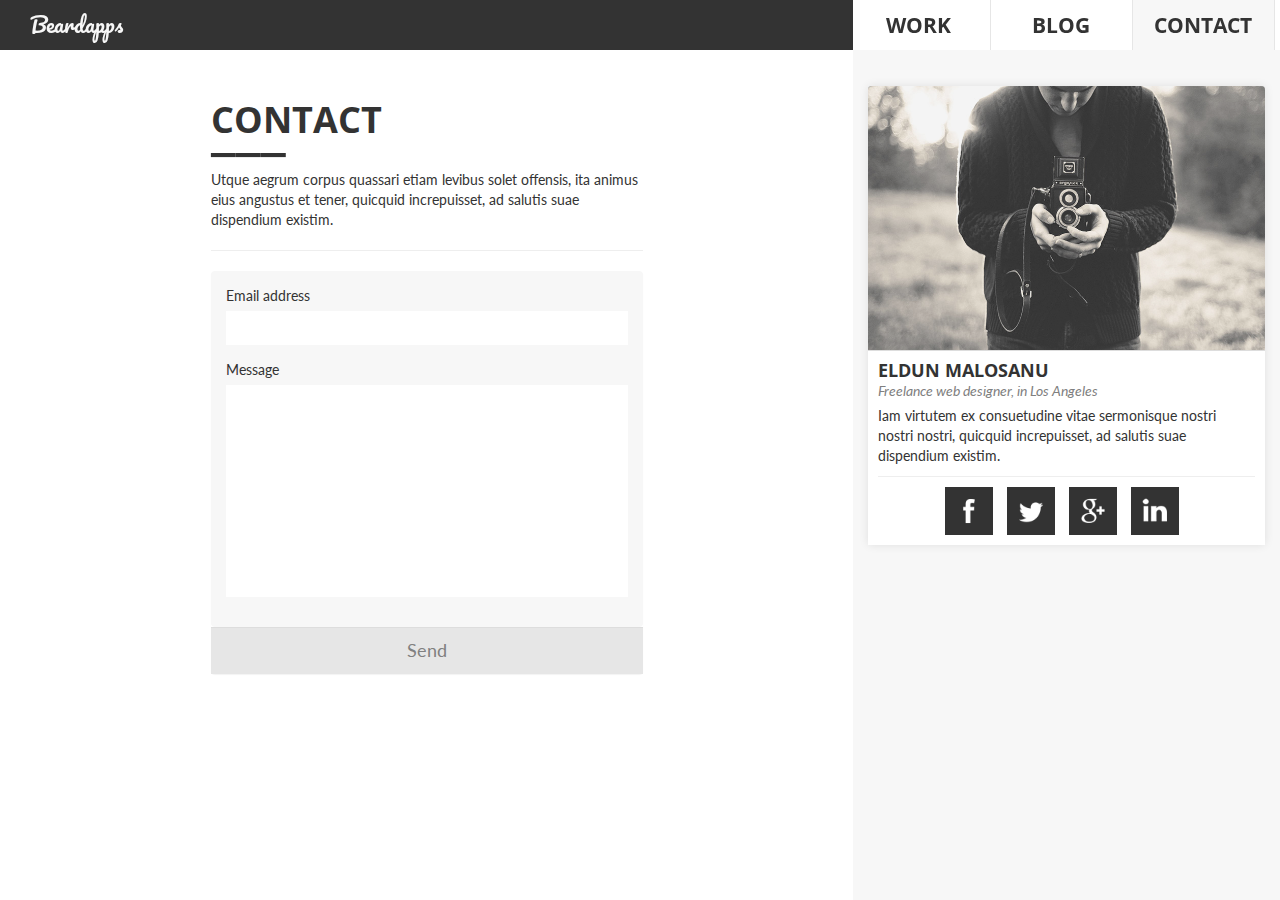
==== contact.html @ c027e928 "First commit" ====
<!DOCTYPE html>
<html>
    <head>
    <meta charset="utf-8">
    <title>Contact - Eldun Malosanu</title>
    <link rel="icon" type="image/png" href="img/favicon.png">
    <meta name="viewport" content="width=device-width, initial-scale=1.0, maximum-scale=1.0, user-scalable=no">
    <!-- Bootstrap -->
    <link href="css/bootstrap.min.css" rel="stylesheet" media="screen">
    <link href="css/style.css" rel="stylesheet" media="screen">
    
    <!-- HTML5 shim and Respond.js IE8 support of HTML5 elements and media queries -->
    <!--[if lt IE 9]>
      <script src="js/bootstrap/respond.min.js"></script>
      <script src="js/bootstrap/html5shiv.js"></script>
    <![endif]-->
    
    </head>
    <body class="page-contact">
        <div class="container" id="container">
        
            <div class="row top">
                <div class="col-lg-8 col-md-8 col-sm-7 col-left">
                    <div id="name" class="name"><a href="index.html"></a></div>
                </div>
                <div id="navbar" class="col-lg-4 col-md-4 col-sm-5 col-right"></div>
            </div>
            <div class="row bottom">
                <div class="col-lg-8 col-md-8 col-sm-7 col-left">
                    <section>
                        <div class="row">
                            <div class="col-lg-8 col-lg-offset-2 col-md-8 col-md-offset-2">
                                
                                <!--input contact-->
                                <h1>Contact</h1>
                                <h1 class="spacer">___</h1>
                                <p>Utque aegrum corpus quassari etiam levibus solet offensis, ita animus eius angustus et tener, quicquid increpuisset, ad salutis suae dispendium existim.</p>
                                <hr>
                                <div class="panel panel-default contact btn-footer">
                                    <div class="panel-body">
                                        <form role="form">
                                            <div class="form-group">
                                                <label for="contactEmail">Email address</label>
                                                <input type="email" class="form-control" id="contactEmail">
                                            </div>
                                            <div class="form-group">
                                                <label for="contactMessage">Message</label>
                                                <textarea class="form-control" rows="10" id="contactMessage"></textarea>
                                            </div>
                                        </form>
                                    </div>
                                    <div class="panel-footer">
                                        <a class="btn btn-grey btn-lg btn-block">Send</a>
                                    </div>
                                </div>
                            </div>
                        </div>    
                    </section>
                </div>
                <div class="col-lg-4 col-md-4 col-sm-5 col-right">
                <div id="scroll-shadow"></div>
                    <section>
                        <div class="row">
                            <div class="col-lg-12">
                            
                                <!--panel contact-->
                                <div class="panel panel-default item">
                                    <div class="panel-heading">
                                        <a href="#">
                                            
                                            <!--your image-->    
                                            <img class="img-responsive item-img" src="img/contact/avatar-contact.jpg" alt="Avatar">
                                            
                                        </a>
                                    </div>
                                    <div class="panel-body">
                                    
                                        <!--your name-->
                                        <a href="#"><h4 class="item-title">Eldun malosanu</h4></a>
                                        
                                        <!--your profession / where you live-->
                                        <p class="item-category">Freelance web designer, in Los Angeles</p>
                                        
                                        <!--your descritpion / why should we contact you-->
                                        <p class="item-description">Iam virtutem ex consuetudine vitae sermonisque nostri nostri nostri, quicquid increpuisset, ad salutis suae dispendium existim.</p>
                                        <hr>
                                        
                                        <!--social networks-->
                                        <div class="item-social text-center">
                                            <a href="#"><img class="social" src="img/icon/icon-facebook.png" alt="Facebook"></a>
                                            <a href="#"><img class="social bis" src="img/icon/icon-twitter.png" alt="Twitter"></a>
                                            <a href="#"><img class="social" src="img/icon/icon-google.png" alt="Google plus"></a>
                                            <a href="#"><img class="social bis" src="img/icon/icon-linkedin.png" alt="Linkedin"></a>
                                        </div>
                                        
                                    </div>
                                </div>
                            </div>
                        </div>    
                    </section>
                </div>
            </div>                        
        </div>  
                
        <script src="js/jquery.js"></script>
        
        <!-- FASTCLICK -->
        <script src="js/plugins/fastclick/fastclick.js"></script>
        <!-- SMOOTH SCROLL -->
        <script src="js/plugins/smooth-scroll/jquery.smooth-scroll.min.js"></script>
        <!-- MIXITUP -->
        <script src="js/plugins/mixitup/jquery.mixitup.min.js"></script>
        
        <script src="js/main.js"></script>
    </body>
</html>
---- css/style.css ----
@import url(http://fonts.googleapis.com/css?family=Lato:300,400,400italic|Open+Sans+Condensed:300,700|Pacifico);
body {
  font-family: 'Lato', sans-serif;
}
.heading {
  font-family: 'Open Sans Condensed', sans-serif;
}
h1,
h2,
h3,
h4,
ul.pager {
  font-family: 'Open Sans Condensed', sans-serif;
  text-transform: uppercase;
  font-weight: 700 !important;
}
.spacer {
  margin: 0;
  font-size: 60px;
  top: -35px;
  line-height: 20px;
  position: relative;
}
.social {
  background-color: #333333;
}
.social:hover {
  background-color: #0d0d0d;
}
input:focus {
  outline: none;
  border: none !important;
  box-shadow: none !important;
}
textarea {
  resize: none;
}
textarea:focus {
  outline: none;
  border: none !important;
  box-shadow: none !important;
}
.form-control {
  border: none;
  border-radius: 0;
  box-shadow: none;
  -webkit-transition: none;
  transition: none;
}
.btn-grey {
  background: #e6e6e6;
  color: #808080;
}
.btn-grey:hover {
  color: #333333;
  background: #cccccc;
}
::-webkit-scrollbar {
  width: 12px;
}
::-webkit-scrollbar-track {
  background: #e6e6e6;
}
::-webkit-scrollbar-thumb {
  background: #cccccc;
}
::-webkit-scrollbar-thumb:window-inactive {
  background: #cccccc;
}
#Grid .mix {
  opacity: 0;
  display: none;
}
a.scroll-top {
  background: #fff;
  -webkit-border-radius: 0;
  -moz-border-radius: 0;
  border-radius: 0;
  -webkit-background-clip: padding-box;
  -moz-background-clip: padding;
  background-clip: padding-box;
  border: none;
  padding: 15px 0;
}
.carousel-image {
  max-width: 120%;
  vertical-align: middle;
  top: -9999px;
  bottom: -9999px;
  left: -9999px;
  right: -9999px;
  margin: auto;
  max-width: 100%;
  max-height: 100%;
}
a.scroll-top img {
  width: 60px;
}
.load-more+.scroll-top {
  margin-top: 0;
}
html,
body,
.container {
  height: 100%;
}
.container {
  width: 100%;
  max-width: 100%;
  margin: 0;
  padding: 0;
}
@media (min-width: 768px) {
  .container {
    width: 100%;
    max-width: 100%;
  }
}
@media (min-width: 992px) {
  .container {
    width: 100%;
    max-width: 100%;
  }
}
@media (min-width: 1200px) {
  .container {
    width: 100%;
    max-width: 100%;
  }
}
.row {
  margin: 0;
}
.row.top {
  position: static;
}
@media (min-width: 768px) {
  .row.top {
    position: fixed;
    width: 100%;
  }
}
.row.top .col-left .name {
  font-family: 'Pacifico', cursive;
  font-size: 1.5em;
  padding: 10px 30px;
  margin-bottom: 0;
  background: #333333;
}
.row.top .col-left .name a {
  color: #f7f7f7;
  text-decoration: none;
}
.row.top .col-right nav {
  border-bottom: 1px solid #e6e6e6;
}
@media (min-width: 768px) {
  .row.top .col-right nav {
    border: none;
  }
}
.row.top .col-right nav .list-inline {
  display: table;
  width: 100%;
  text-align: center;
  margin-bottom: 0;
}
.row.top .col-right nav .list-inline li {
  display: table-cell;
  padding: 0;
  width: 25%;
}
.row.top .col-right nav .list-inline li.last a {
  display: inline;
  border: none;
}
.row.top .col-right nav .list-inline li.last a:hover {
  background: #fff;
}
.row.top .col-right nav .list-inline li.active {
  background: #f7f7f7;
}
.row.top .col-right nav .list-inline li.active a:hover {
  background: #f7f7f7;
}
.row.top .col-right nav .list-inline li a {
  display: block;
  font-family: 'Open Sans Condensed', sans-serif;
  font-weight: bold;
  text-transform: uppercase;
  color: #333333;
  border-right: 1px solid #e6e6e6;
  padding: 10px 0;
  font-size: 16px;
}
@media (min-width: 768px) and (max-width: 992px) {
  .row.top .col-right nav .list-inline li a {
    padding: 14px 0;
  }
}
@media (min-width: 992px) {
  .row.top .col-right nav .list-inline li a {
    font-size: 21px;
  }
}
@media (min-width: 468px) and (max-width: 768px) {
  .row.top .col-right nav .list-inline li a {
    font-size: 21px;
  }
}
.row.top .col-right nav .list-inline li a:hover {
  color: #0d0d0d;
  text-decoration: none;
  background: #e6e6e6;
}
.row.top .col-right .social {
  position: relative;
  top: -3px;
  width: 24px;
  height: 24px;
}
@media (min-width: 992px) {
  .row.top .col-right .social {
    width: 32px;
    height: 32px;
  }
}
@media (min-width: 468px) and (max-width: 768px) {
  .row.top .col-right .social {
    width: 32px;
    height: 32px;
  }
}
.row.bottom {
  padding-top: 0;
  height: 100%;
}
@media (min-width: 768px) {
  .row.bottom {
    padding-top: 50px;
  }
}
.row.bottom .col-left ul.pager li > a {
  -webkit-border-radius: 0;
  -moz-border-radius: 0;
  border-radius: 0;
  -webkit-background-clip: padding-box;
  -moz-background-clip: padding;
  background-clip: padding-box;
  border: none;
  font-size: 25px;
  color: #333333;
}
.row.bottom .col-left ul.pager li > a:hover {
  color: #0d0d0d;
  background-color: #f7f7f7;
}
.row.bottom .col-left ul.pager .disabled > a {
  color: #cccccc;
}
.row.bottom .col-left ul.pager .disabled > a:hover {
  color: #cccccc;
  background-color: #fff;
}
.row.bottom .col-left .share {
  margin: 0;
}
.row.bottom .col-left .social {
  width: 30px;
}
.row.bottom .col-left hr.sm {
  margin-top: 10px;
  margin-bottom: 10px;
}
.row.bottom .col-left label {
  font-weight: 400;
}
.row.bottom .col-left .work {
  font-size: 24px;
  font-style: italic;
  color: #808080;
}
.row.bottom .col-left section {
  padding: 30px 20px;
}
@media (min-width: 1200px) {
  .row.bottom .col-left section {
    padding: 30px 80px;
  }
}
@media (min-width: 992px) and (max-width: 1200px) {
  .row.bottom .col-left section {
    padding: 30px 40px;
  }
}
.row.bottom .col-left section .article-date {
  color: #cccccc;
  margin-bottom: 5px;
  font-style: italic;
  font-size: 24px;
}
.row.bottom .col-left section .article-tags a,
.row.bottom .col-left section .item-tags a {
  color: #808080;
}
.row.bottom .col-left section .article-tags a:hover,
.row.bottom .col-left section .item-tags a:hover {
  color: #333333;
  text-decoration: none;
}
.row.bottom .col-left section .comment-date {
  color: #cccccc;
  margin-bottom: 5px;
  font-style: italic;
  font-size: 15px;
}
.row.bottom .col-left section .media-heading {
  margin: 0;
}
.row.bottom .col-right {
  background-color: #f7f7f7;
  border-top: 4px solid #e6e6e6;
}
@media (min-width: 768px) {
  .row.bottom .col-right {
    border: none;
  }
}
.row.bottom .col-right .item-choice {
  padding: 10px 10px 0 10px;
  text-align: center;
}
.row.bottom .col-right .item-choice a {
  font-family: 'Open Sans Condensed', sans-serif;
  font-size: 16px;
  font-weight: 300;
  color: #808080;
  text-transform: uppercase;
  text-align: center;
  padding: 5px;
}
@media (min-width: 468px) {
  .row.bottom .col-right .item-choice a {
    font-size: 20px;
    padding: 8px;
  }
}
@media (min-width: 768px) and (max-width: 1200px) {
  .row.bottom .col-right .item-choice a {
    font-size: 16px;
    padding: 5px;
  }
}
.row.bottom .col-right .item-choice a:hover,
.row.bottom .col-right .item-choice a:focus {
  text-decoration: none;
  color: #0d0d0d;
}
.row.bottom .col-right .item-choice hr {
  margin-top: 10px;
  margin-bottom: 0;
  border-color: #e6e6e6;
}
.row.bottom .col-right .spacer {
  margin-bottom: 40px;
}
.row.bottom .col-right .load-more {
  padding: 20px 0;
  -webkit-border-radius: 0px;
  -moz-border-radius: 0px;
  border-radius: 0px;
  -webkit-background-clip: padding-box;
  -moz-background-clip: padding;
  background-clip: padding-box;
  border: none;
  background: #e6e6e6;
  font-size: 24px;
  font-family: 'Open Sans Condensed', sans-serif;
}
.row.bottom .col-right .load-more:hover {
  background: #f7f7f7;
}
.row.bottom .col-right .social {
  margin-right: 10px;
  width: 32px;
  height: 32px;
}
@media (min-width: 468px) {
  .row.bottom .col-right .social {
    width: 48px;
    height: 48px;
  }
}
.row.bottom .col-right .list-group {
  padding-bottom: 25px;
}
.row.bottom .col-right .list-group-item {
  margin: 5px 10px;
  padding: 0px;
  border: 1px solid #f7f7f7;
  font-size: 16px;
}
.row.bottom .col-right .list-group-item:hover {
  color: #0d0d0d;
  background: #e6e6e6;
}
.row.bottom .col-right .list-group-item:first-child {
  background-color: #f7f7f7;
  padding: 10px;
  margin-top: 0px;
}
@media (max-width: 468px) {
  .row.bottom .col-right section.row .col-xs-6 {
    width: 100%;
  }
}
.row.bottom .col-right h1.section-header {
  text-align: center;
  margin-bottom: 10px;
}
.row.bottom .col-right section {
  padding-top: 20px;
}
.row.bottom .col-right section.blog {
  padding-top: 0;
}
.row.bottom .col-right section .media {
  padding: 20px 10px;
  border-bottom: 1px solid #e6e6e6;
  margin: 0;
}
.row.bottom .col-right section .media:hover {
  background: #fff;
}
.row.bottom .col-right section .media-body h4 {
  font-size: 24px;
}
.row.bottom .col-right section .media-body .article-category {
  font-size: 18px;
  font-style: italic;
  color: #808080;
  margin: 0;
}
.row.bottom .col-right section .media-body .article-description {
  color: #333333;
  margin: 0;
}
.row.bottom .col-right section .media-body .article-date {
  color: #cccccc;
  margin-bottom: 5px;
}
.row.bottom .col-right section .media-body .label {
  border-radius: 0;
  padding: .1em .4em .1em;
  background: #808080;
}
.row.bottom .col-right section .media-heading {
  margin: 0;
}
@media (min-width: 768px) and (max-width: 992px) {
  .row.bottom > div {
    height: 100%;
    overflow: auto;
    -webkit-overflow-scrolling: touch;
  }
}
@media (min-width: 992px) {
  .row.bottom > div {
    height: 100%;
    overflow: auto;
  }
}
.row.top > div,
.row.bottom > div {
  padding: 0;
}
.panel.btn-footer .panel-footer {
  padding: 0;
}
.panel.btn-footer .panel-footer .btn {
  border-radius: 0;
}
.panel.contact .panel-body {
  background: #f7f7f7;
  border-radius: 4px;
}
.panel.contact.panel-default {
  border: none;
}
.panel.item {
  border: none;
  -webkit-box-shadow: 0 0 10px rgba(0,0,0,0.1);
  -moz-box-shadow: 0 0 10px rgba(0,0,0,0.1);
  box-shadow: 0 0 10px rgba(0,0,0,0.1);
}
.panel.item a {
  color: #333333;
}
.panel.item a:hover {
  color: #0d0d0d;
  text-decoration: none;
}
.panel.item hr {
  margin-top: 10px;
  margin-bottom: 10px;
}
.panel.item .panel-heading {
  padding: 0;
  background: #cccccc;
}
.panel.item .panel-body {
  background: #fff;
  padding: 0 10px;
}
.panel.item .item-img {
  border-top-right-radius: 4px;
  border-top-left-radius: 4px;
  opacity: 0.8;
  filter: alpha(opacity=80);
}
.panel.item .item-img:hover {
  opacity: 1;
  filter: alpha(opacity=100);
}
.panel.item .item-title {
  margin-bottom: 0;
}
.panel.item .item-category {
  font-style: italic;
  color: #808080;
  margin-bottom: 5px;
}
.panel.item .item-mail {
  font-size: 24px;
  background: #e6e6e6;
  padding: 30px 50px;
  text-align: center;
}
.panel.item .item-tags a {
  color: #808080;
}
.panel.item .item-tags a:hover {
  color: #333333;
  text-decoration: none;
}
.panel.item .item-social {
  margin-bottom: 10px;
}
@media (min-width: 768px) {
  #scroll-shadow:before {
    content: "";
    display: block;
    height: 16px;
    width: 100%;
    background: url("../img/gradient.png");
    position: fixed;
    z-index: 2;
  }
  #scroll-shadow:after {
    content: "";
    display: block;
    height: 16px;
    width: 100%;
    background: #f7f7f7;
    position: relative;
    z-index: 4;
  }
}
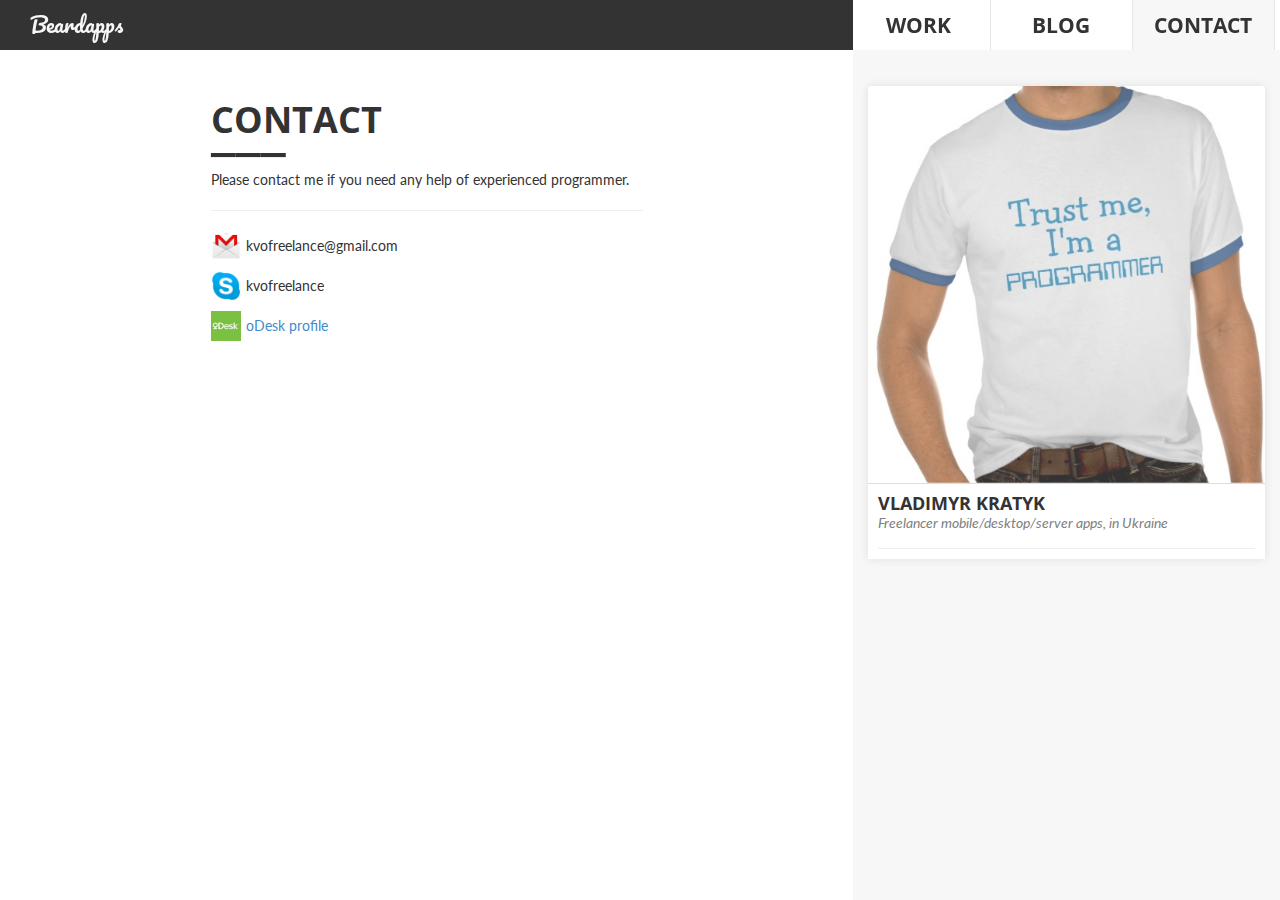
==== commit 3b72739b: "Add some new projects" ====
--- a/contact.html
+++ b/contact.html
@@ -2,7 +2,7 @@
 <html>
     <head>
     <meta charset="utf-8">
-    <title>Contact - Eldun Malosanu</title>
+    <title>Contact - Vladimyr Kratyk</title>
     <link rel="icon" type="image/png" href="img/favicon.png">
     <meta name="viewport" content="width=device-width, initial-scale=1.0, maximum-scale=1.0, user-scalable=no">
     <!-- Bootstrap -->
@@ -34,9 +34,16 @@
                                 <!--input contact-->
                                 <h1>Contact</h1>
                                 <h1 class="spacer">___</h1>
-                                <p>Utque aegrum corpus quassari etiam levibus solet offensis, ita animus eius angustus et tener, quicquid increpuisset, ad salutis suae dispendium existim.</p>
+                                <p>Please contact me if you need any help of experienced programmer.</p>
                                 <hr>
-                                <div class="panel panel-default contact btn-footer">
+                                <!--<p>Email: <span>kvofreelance@gmail.com</span></p>
+                                <p>Skype: <span>kvofreelance</span></p>
+                                <p>oDesk: <span><a href="https://www.odesk.com/users/~01a5355298a1eca865">oDesk profile</a></span></p>-->
+                                <img class="contact-logo" src="img/contact/gmail.png"><p class="contact-text">kvofreelance@gmail.com</span></p>
+                                <img class="contact-logo" src="img/contact/skype.png"><p class="contact-text">kvofreelance</span></p>
+                                <img class="contact-logo" src="img/contact/odesk.jpg"><p class="contact-text"><a href="https://www.odesk.com/users/~01a5355298a1eca865">oDesk profile</a></span></p>
+
+                                <!--<div class="panel panel-default contact btn-footer">
                                     <div class="panel-body">
                                         <form role="form">
                                             <div class="form-group">
@@ -52,7 +59,7 @@
                                     <div class="panel-footer">
                                         <a class="btn btn-grey btn-lg btn-block">Send</a>
                                     </div>
-                                </div>
+                                </div>-->
                             </div>
                         </div>    
                     </section>
@@ -76,22 +83,22 @@
                                     <div class="panel-body">
                                     
                                         <!--your name-->
-                                        <a href="#"><h4 class="item-title">Eldun malosanu</h4></a>
+                                        <a href="#"><h4 class="item-title">vladimyr kratyk</h4></a>
                                         
                                         <!--your profession / where you live-->
-                                        <p class="item-category">Freelance web designer, in Los Angeles</p>
+                                        <p class="item-category">Freelancer mobile/desktop/server apps, in Ukraine</p>
                                         
                                         <!--your descritpion / why should we contact you-->
-                                        <p class="item-description">Iam virtutem ex consuetudine vitae sermonisque nostri nostri nostri, quicquid increpuisset, ad salutis suae dispendium existim.</p>
+                                        <p class="item-description"></p>
                                         <hr>
                                         
-                                        <!--social networks-->
+                                        <!--social networks
                                         <div class="item-social text-center">
                                             <a href="#"><img class="social" src="img/icon/icon-facebook.png" alt="Facebook"></a>
                                             <a href="#"><img class="social bis" src="img/icon/icon-twitter.png" alt="Twitter"></a>
                                             <a href="#"><img class="social" src="img/icon/icon-google.png" alt="Google plus"></a>
                                             <a href="#"><img class="social bis" src="img/icon/icon-linkedin.png" alt="Linkedin"></a>
-                                        </div>
+                                        </div>-->
                                         
                                     </div>
                                 </div>
--- a/css/style.css
+++ b/css/style.css
@@ -93,6 +93,91 @@
   max-width: 100%;
   max-height: 100%;
 }
+.tech {
+  padding: 0 0;
+}
+ul.unstyled {
+  margin-left: 0;
+  list-style: none;
+}
+.tech ul>li {
+  padding: 0 20px;
+  margin-bottom: 20px;
+}
+ul.inline>li {
+  display: inline-block;
+  padding-left: 5px;
+  padding-right: 5px;
+}
+
+.portrait-img-area {
+  width: 160px;
+  margin: 0 auto;
+  position: relative;
+}
+.avatar {
+  width: 140px;
+}
+a.facebook {
+  left: -10px;
+  bottom: 0;
+  background: #2C92AC;
+  color: white;
+}
+.fa {
+  display: inline-block;
+  font-family: FontAwesome;
+  font-style: normal;
+  font-weight: normal;
+  line-height: 1;
+  -webkit-font-smoothing: antialiased;
+  -moz-osx-font-smoothing: grayscale;
+}
+.contact-logo {
+  width: 30px;
+  float: left;
+}
+.contact-text {
+  line-height: 30px;
+  padding-left: 35px;
+}
+.flag-image {
+  height: 10px;
+}
+.box-note {
+  position: relative;
+  max-width: 350px;
+  margin: 30px auto;
+  background: #249ebd;
+  padding: 10px 15px;
+  color: white;
+  border-radius: 10px;
+}
+.box-note:after {
+  content: "";
+  border-top: 10px solid #249ebd;
+  border-left: 10px solid transparent;
+  border-right: 10px solid transparent;
+  position: absolute;
+  margin-left: -10px;
+  left: 50%;
+  bottom: -10px;
+}
+.download-link {
+  margin-right: 10px;
+  opacity: 0.8;
+}
+.download-link:hover, .download-link:active {
+  opacity: 1;
+}
+.item-description {
+  text-overflow: ellipsis;
+  word-wrap: break-word;
+  overflow: hidden;
+  max-height: 3.6em;
+  line-height: 1.2em;
+}
+
 a.scroll-top img {
   width: 60px;
 }
@@ -506,7 +591,7 @@
 }
 .panel.item .panel-heading {
   padding: 0;
-  background: #cccccc;
+  background: #ffffff;
 }
 .panel.item .panel-body {
   background: #fff;
